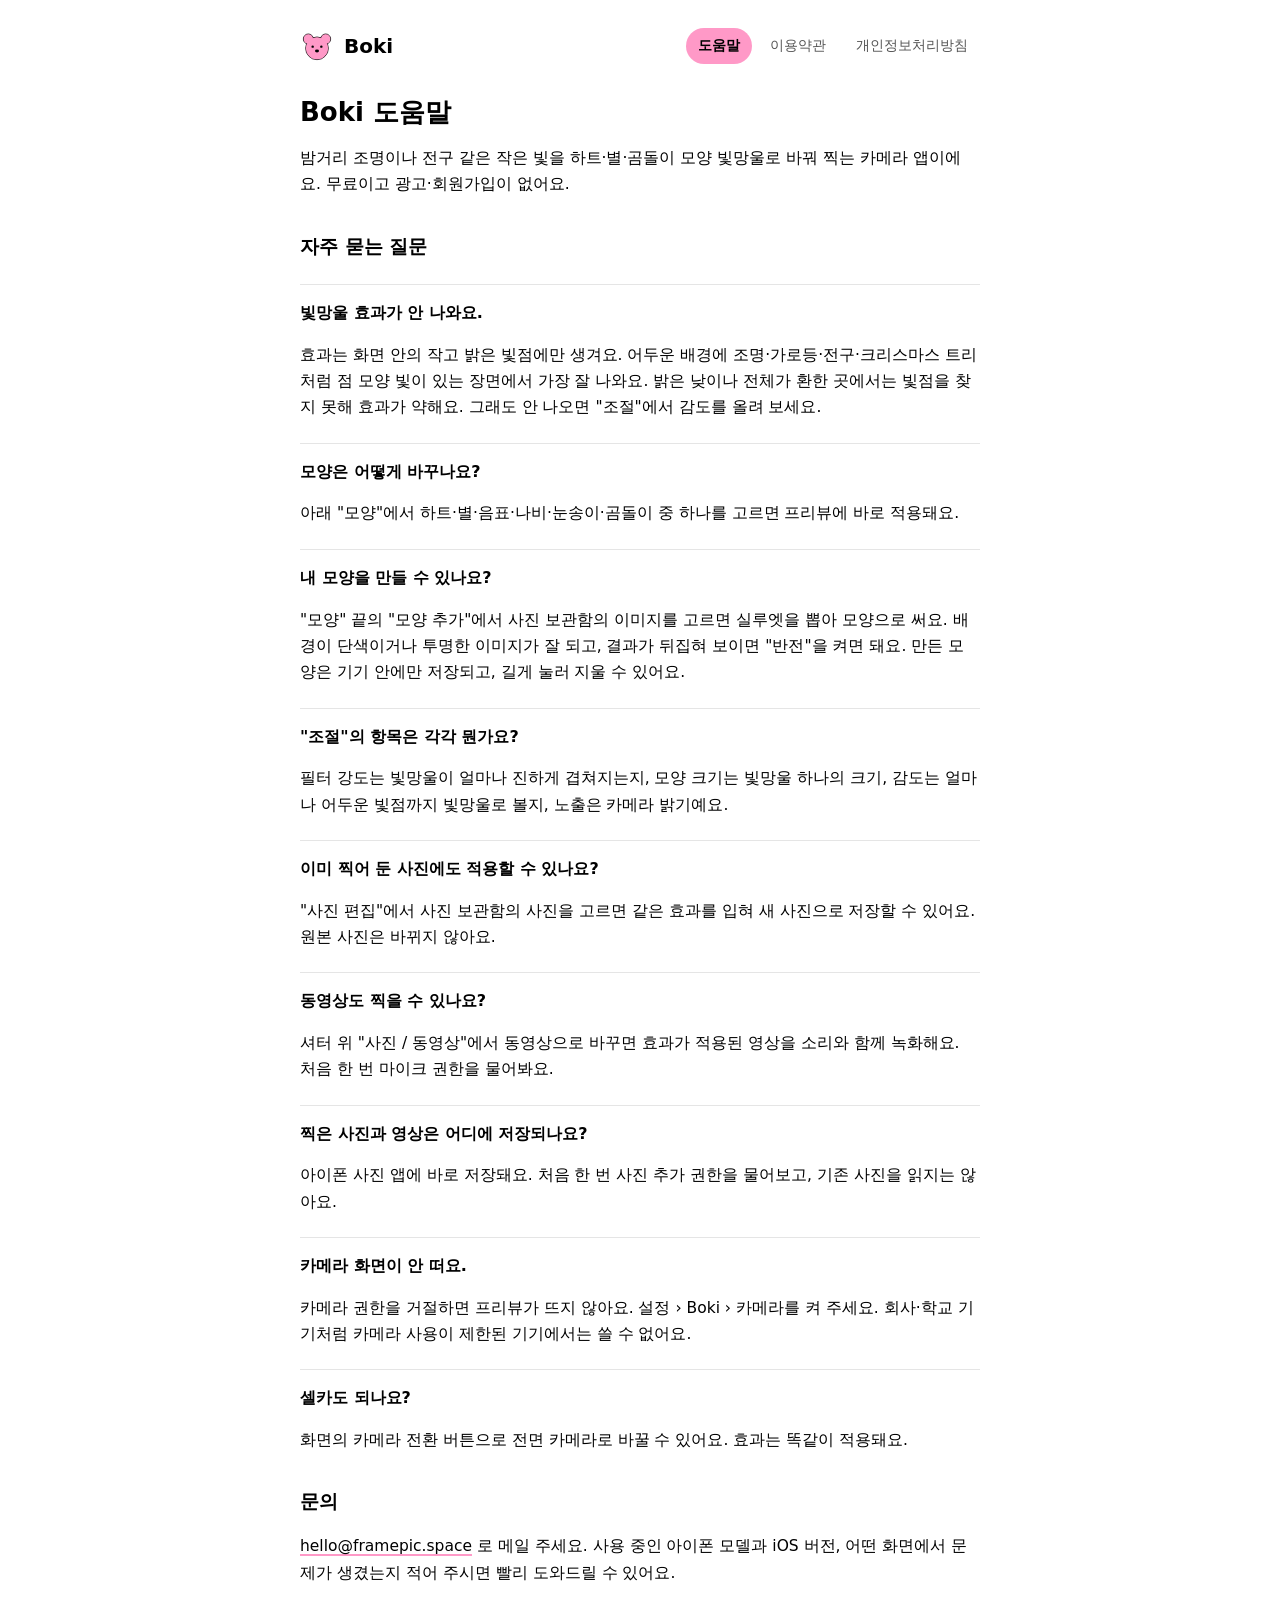
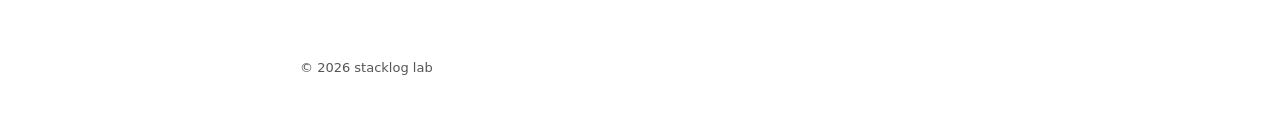
==== index.html @ d317c017 "Boki 도움말·이용약관·개인정보처리방침 Co-Authored-By: Claude Fable 5.1 <noreply@anthropic.com>" ====
<!doctype html>
<html lang="ko"><head><meta charset="utf-8"><meta name="viewport" content="width=device-width,initial-scale=1">
<title>Boki 도움말</title><link rel="stylesheet" href="style.css"></head>
<body><header><a class="brand" href="index.html"><svg viewBox="0 0 100 90" aria-hidden="true"><g fill="#FF99C7" stroke="#000000" stroke-width="2.4"><circle cx="24" cy="24" r="15"/><circle cx="76" cy="24" r="15"/><circle cx="50" cy="52" r="34"/></g><g fill="#FF99C7"><circle cx="24" cy="24" r="13.8"/><circle cx="76" cy="24" r="13.8"/><circle cx="50" cy="52" r="32.8"/></g><g fill="#000000"><circle cx="37" cy="47" r="3.6"/><circle cx="63" cy="47" r="3.6"/><ellipse cx="50" cy="60" rx="6" ry="4.4"/></g></svg>Boki</a><nav><a href="index.html" aria-current="page">도움말</a><a href="terms.html">이용약관</a><a href="privacy.html">개인정보처리방침</a></nav></header>
<main><h1>Boki 도움말</h1>
<p>밤거리 조명이나 전구 같은 작은 빛을 하트·별·곰돌이 모양 빛망울로 바꿔 찍는 카메라 앱이에요. 무료이고 광고·회원가입이 없어요.</p>
<h2>자주 묻는 질문</h2>
<section class="qa">
<h3>빛망울 효과가 안 나와요.</h3>
<p>효과는 화면 안의 작고 밝은 빛점에만 생겨요. 어두운 배경에 조명·가로등·전구·크리스마스 트리처럼 점 모양 빛이 있는 장면에서 가장 잘 나와요. 밝은 낮이나 전체가 환한 곳에서는 빛점을 찾지 못해 효과가 약해요. 그래도 안 나오면 &quot;조절&quot;에서 감도를 올려 보세요.</p>
<h3>모양은 어떻게 바꾸나요?</h3>
<p>아래 &quot;모양&quot;에서 하트·별·음표·나비·눈송이·곰돌이 중 하나를 고르면 프리뷰에 바로 적용돼요.</p>
<h3>내 모양을 만들 수 있나요?</h3>
<p>&quot;모양&quot; 끝의 &quot;모양 추가&quot;에서 사진 보관함의 이미지를 고르면 실루엣을 뽑아 모양으로 써요. 배경이 단색이거나 투명한 이미지가 잘 되고, 결과가 뒤집혀 보이면 &quot;반전&quot;을 켜면 돼요. 만든 모양은 기기 안에만 저장되고, 길게 눌러 지울 수 있어요.</p>
<h3>&quot;조절&quot;의 항목은 각각 뭔가요?</h3>
<p>필터 강도는 빛망울이 얼마나 진하게 겹쳐지는지, 모양 크기는 빛망울 하나의 크기, 감도는 얼마나 어두운 빛점까지 빛망울로 볼지, 노출은 카메라 밝기예요.</p>
<h3>이미 찍어 둔 사진에도 적용할 수 있나요?</h3>
<p>&quot;사진 편집&quot;에서 사진 보관함의 사진을 고르면 같은 효과를 입혀 새 사진으로 저장할 수 있어요. 원본 사진은 바뀌지 않아요.</p>
<h3>동영상도 찍을 수 있나요?</h3>
<p>셔터 위 &quot;사진 / 동영상&quot;에서 동영상으로 바꾸면 효과가 적용된 영상을 소리와 함께 녹화해요. 처음 한 번 마이크 권한을 물어봐요.</p>
<h3>찍은 사진과 영상은 어디에 저장되나요?</h3>
<p>아이폰 사진 앱에 바로 저장돼요. 처음 한 번 사진 추가 권한을 물어보고, 기존 사진을 읽지는 않아요.</p>
<h3>카메라 화면이 안 떠요.</h3>
<p>카메라 권한을 거절하면 프리뷰가 뜨지 않아요. 설정 › Boki › 카메라를 켜 주세요. 회사·학교 기기처럼 카메라 사용이 제한된 기기에서는 쓸 수 없어요.</p>
<h3>셀카도 되나요?</h3>
<p>화면의 카메라 전환 버튼으로 전면 카메라로 바꿀 수 있어요. 효과는 똑같이 적용돼요.</p>
</section>
<h2>문의</h2>
<p><a href="mailto:hello@framepic.space">hello@framepic.space</a> 로 메일 주세요. 사용 중인 아이폰 모델과 iOS 버전, 어떤 화면에서 문제가 생겼는지 적어 주시면 빨리 도와드릴 수 있어요.</p></main><footer>© 2026 stacklog lab</footer></body></html>
---- style.css ----
:root{--bg:#FFFFFF;--card:#FFFFFF;--ink:#000000;--muted:#555555;--line:rgba(0,0,0,.10);--accent:#FF99C7;--accent-ink:#000000;color-scheme:light;
--font:-apple-system,BlinkMacSystemFont,"Apple SD Gothic Neo","Pretendard","Noto Sans KR",system-ui,sans-serif}
*{box-sizing:border-box}body{margin:0;background:var(--bg);color:var(--ink);font-family:var(--font);line-height:1.7;-webkit-text-size-adjust:100%}
header{max-width:720px;margin:0 auto;padding:28px 20px 8px;display:flex;align-items:center;gap:12px;flex-wrap:wrap}
.brand{display:flex;align-items:center;gap:10px;font-weight:800;font-size:20px;color:var(--ink);text-decoration:none}
.brand svg{width:34px;height:30px}
nav{margin-left:auto;display:flex;gap:6px;flex-wrap:wrap}
nav a{padding:6px 12px;border-radius:999px;color:var(--muted);text-decoration:none;font-size:14px}
nav a[aria-current]{background:var(--accent);color:var(--accent-ink);font-weight:700}
main{max-width:720px;margin:0 auto;padding:8px 20px 56px}
h1{font-size:26px;line-height:1.3;margin:16px 0 8px}h2{font-size:19px;margin:32px 0 8px}h3{font-size:16px;margin:22px 0 4px}
p,li{font-size:15.5px}ul{padding-left:20px}.date{color:var(--muted);font-size:14px}
section.qa h3{padding-top:14px;border-top:1px solid var(--line)}
a{color:inherit;text-decoration-color:var(--accent);text-decoration-thickness:2px;text-underline-offset:3px}
footer{max-width:720px;margin:0 auto;padding:0 20px 40px;color:var(--muted);font-size:13px}
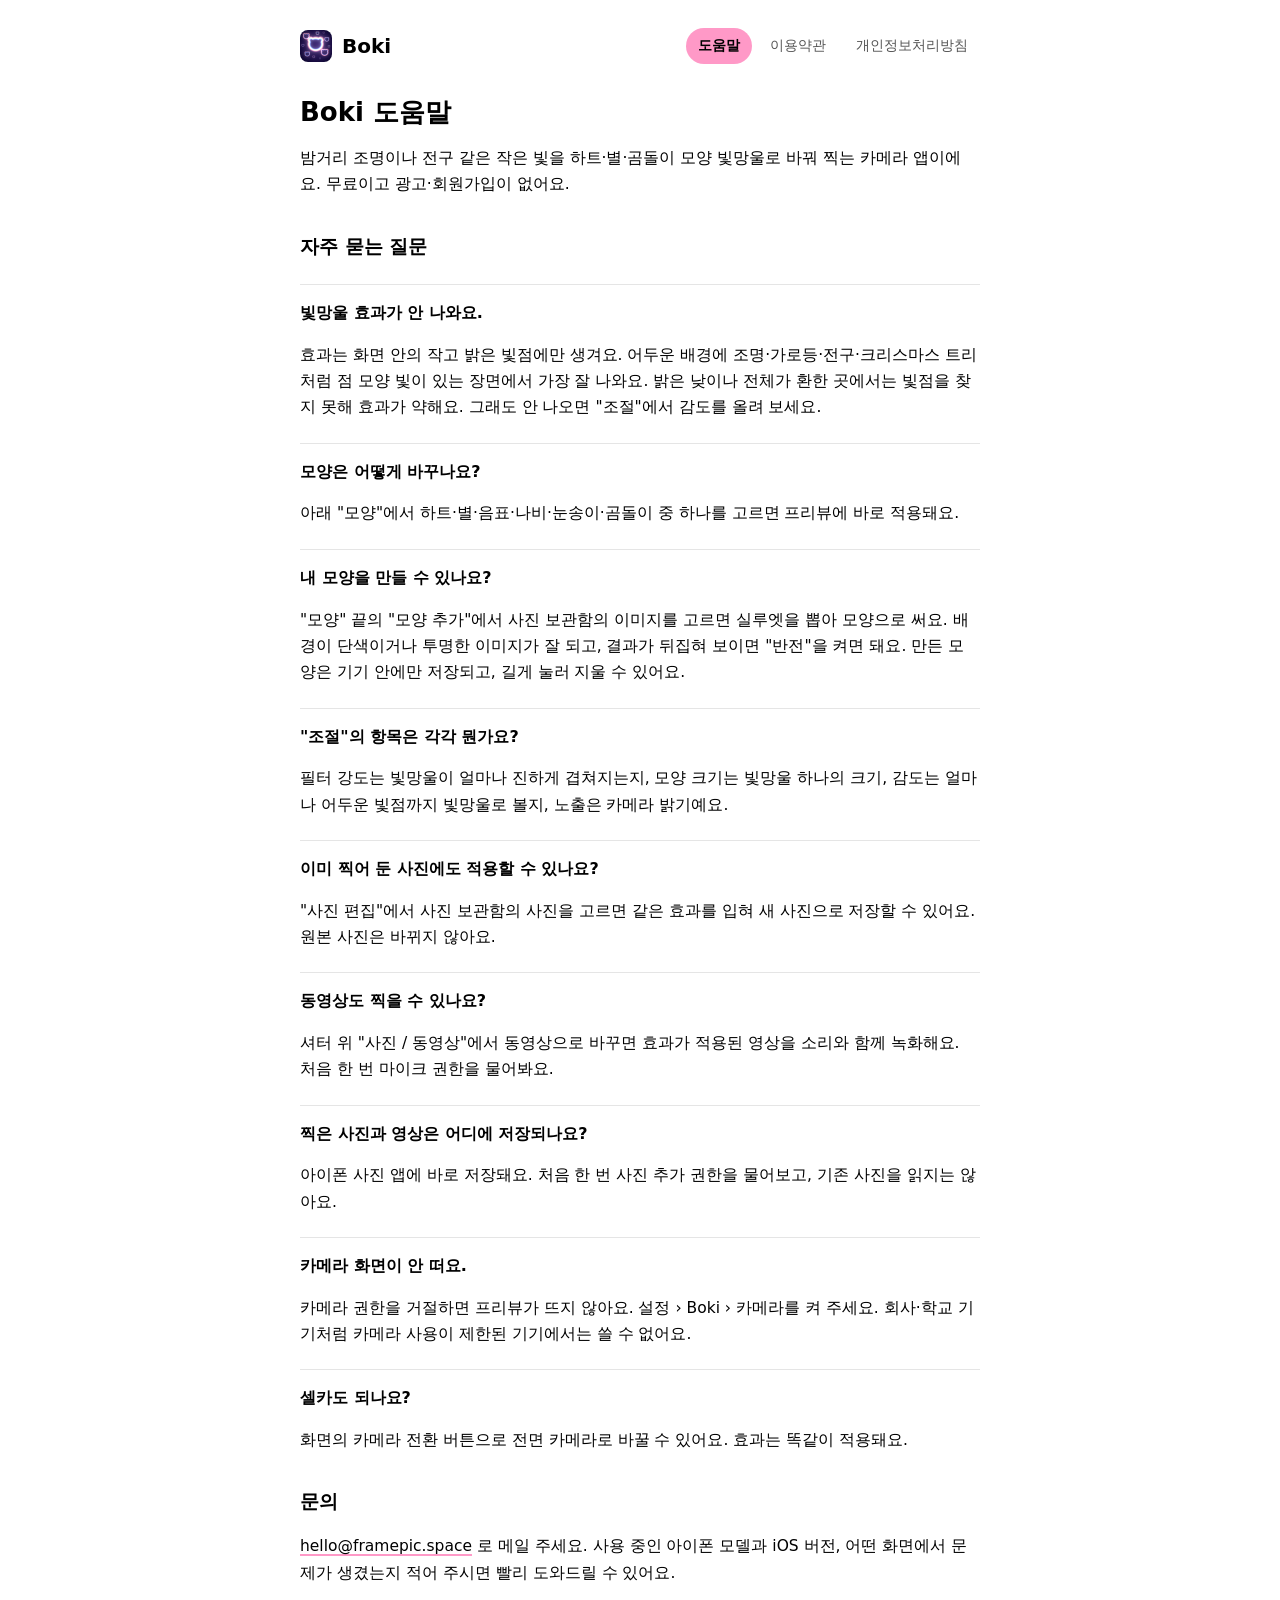
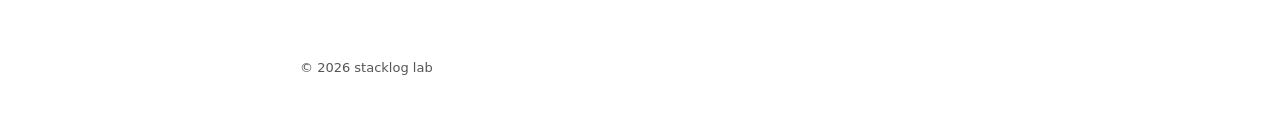
==== commit cd6f5240: "Use the app icon as the site brand mark and favicon Co-Authored-By: Claude Fable 5.1 <noreply@anthro" ====
--- a/index.html
+++ b/index.html
@@ -1,7 +1,7 @@
 <!doctype html>
 <html lang="ko"><head><meta charset="utf-8"><meta name="viewport" content="width=device-width,initial-scale=1">
-<title>Boki 도움말</title><link rel="stylesheet" href="style.css"></head>
-<body><header><a class="brand" href="index.html"><svg viewBox="0 0 100 90" aria-hidden="true"><g fill="#FF99C7" stroke="#000000" stroke-width="2.4"><circle cx="24" cy="24" r="15"/><circle cx="76" cy="24" r="15"/><circle cx="50" cy="52" r="34"/></g><g fill="#FF99C7"><circle cx="24" cy="24" r="13.8"/><circle cx="76" cy="24" r="13.8"/><circle cx="50" cy="52" r="32.8"/></g><g fill="#000000"><circle cx="37" cy="47" r="3.6"/><circle cx="63" cy="47" r="3.6"/><ellipse cx="50" cy="60" rx="6" ry="4.4"/></g></svg>Boki</a><nav><a href="index.html" aria-current="page">도움말</a><a href="terms.html">이용약관</a><a href="privacy.html">개인정보처리방침</a></nav></header>
+<title>Boki 도움말</title><link rel="icon" href="favicon.png"><link rel="stylesheet" href="style.css"></head>
+<body><header><a class="brand" href="index.html"><img src="icon.png" alt="" width="32" height="32">Boki</a><nav><a href="index.html" aria-current="page">도움말</a><a href="terms.html">이용약관</a><a href="privacy.html">개인정보처리방침</a></nav></header>
 <main><h1>Boki 도움말</h1>
 <p>밤거리 조명이나 전구 같은 작은 빛을 하트·별·곰돌이 모양 빛망울로 바꿔 찍는 카메라 앱이에요. 무료이고 광고·회원가입이 없어요.</p>
 <h2>자주 묻는 질문</h2>
--- a/style.css
+++ b/style.css
@@ -3,7 +3,7 @@
 *{box-sizing:border-box}body{margin:0;background:var(--bg);color:var(--ink);font-family:var(--font);line-height:1.7;-webkit-text-size-adjust:100%}
 header{max-width:720px;margin:0 auto;padding:28px 20px 8px;display:flex;align-items:center;gap:12px;flex-wrap:wrap}
 .brand{display:flex;align-items:center;gap:10px;font-weight:800;font-size:20px;color:var(--ink);text-decoration:none}
-.brand svg{width:34px;height:30px}
+.brand img{width:32px;height:32px;border-radius:8px}
 nav{margin-left:auto;display:flex;gap:6px;flex-wrap:wrap}
 nav a{padding:6px 12px;border-radius:999px;color:var(--muted);text-decoration:none;font-size:14px}
 nav a[aria-current]{background:var(--accent);color:var(--accent-ink);font-weight:700}
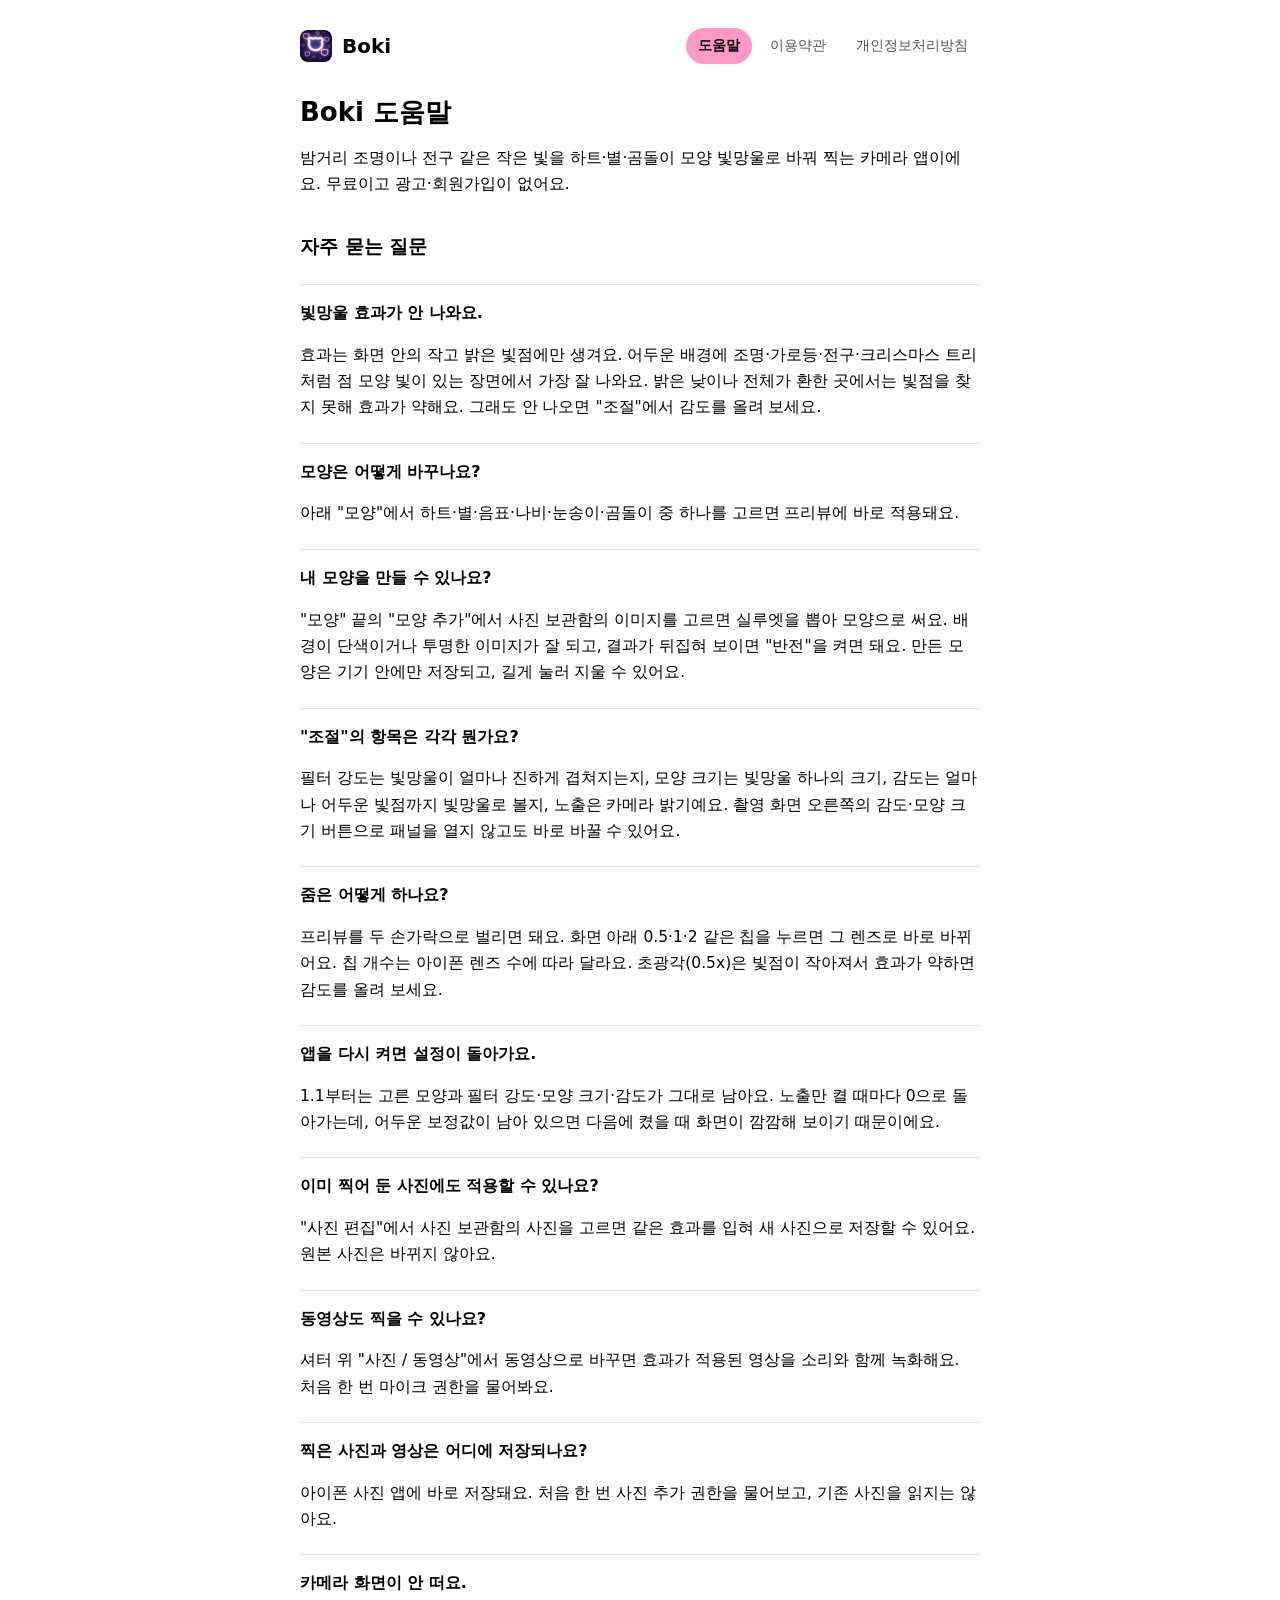
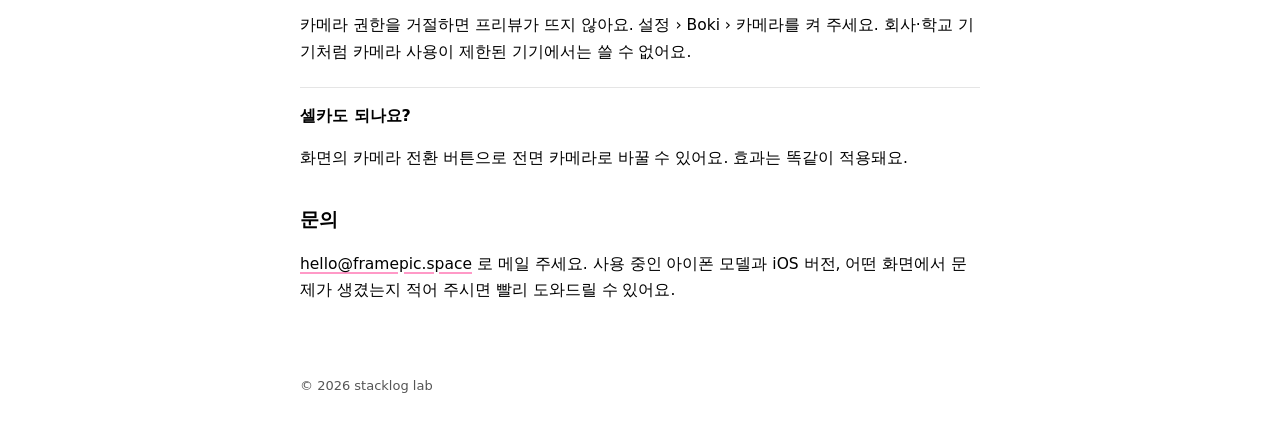
==== commit f7d865f1: "Help: zoom, rail shortcuts and settings persistence (1.1) Co-Authored-By: Claude Fable 5.1 <noreply@" ====
--- a/index.html
+++ b/index.html
@@ -13,7 +13,11 @@
 <h3>내 모양을 만들 수 있나요?</h3>
 <p>&quot;모양&quot; 끝의 &quot;모양 추가&quot;에서 사진 보관함의 이미지를 고르면 실루엣을 뽑아 모양으로 써요. 배경이 단색이거나 투명한 이미지가 잘 되고, 결과가 뒤집혀 보이면 &quot;반전&quot;을 켜면 돼요. 만든 모양은 기기 안에만 저장되고, 길게 눌러 지울 수 있어요.</p>
 <h3>&quot;조절&quot;의 항목은 각각 뭔가요?</h3>
-<p>필터 강도는 빛망울이 얼마나 진하게 겹쳐지는지, 모양 크기는 빛망울 하나의 크기, 감도는 얼마나 어두운 빛점까지 빛망울로 볼지, 노출은 카메라 밝기예요.</p>
+<p>필터 강도는 빛망울이 얼마나 진하게 겹쳐지는지, 모양 크기는 빛망울 하나의 크기, 감도는 얼마나 어두운 빛점까지 빛망울로 볼지, 노출은 카메라 밝기예요. 촬영 화면 오른쪽의 감도·모양 크기 버튼으로 패널을 열지 않고도 바로 바꿀 수 있어요.</p>
+<h3>줌은 어떻게 하나요?</h3>
+<p>프리뷰를 두 손가락으로 벌리면 돼요. 화면 아래 0.5·1·2 같은 칩을 누르면 그 렌즈로 바로 바뀌어요. 칩 개수는 아이폰 렌즈 수에 따라 달라요. 초광각(0.5x)은 빛점이 작아져서 효과가 약하면 감도를 올려 보세요.</p>
+<h3>앱을 다시 켜면 설정이 돌아가요.</h3>
+<p>1.1부터는 고른 모양과 필터 강도·모양 크기·감도가 그대로 남아요. 노출만 켤 때마다 0으로 돌아가는데, 어두운 보정값이 남아 있으면 다음에 켰을 때 화면이 깜깜해 보이기 때문이에요.</p>
 <h3>이미 찍어 둔 사진에도 적용할 수 있나요?</h3>
 <p>&quot;사진 편집&quot;에서 사진 보관함의 사진을 고르면 같은 효과를 입혀 새 사진으로 저장할 수 있어요. 원본 사진은 바뀌지 않아요.</p>
 <h3>동영상도 찍을 수 있나요?</h3>
